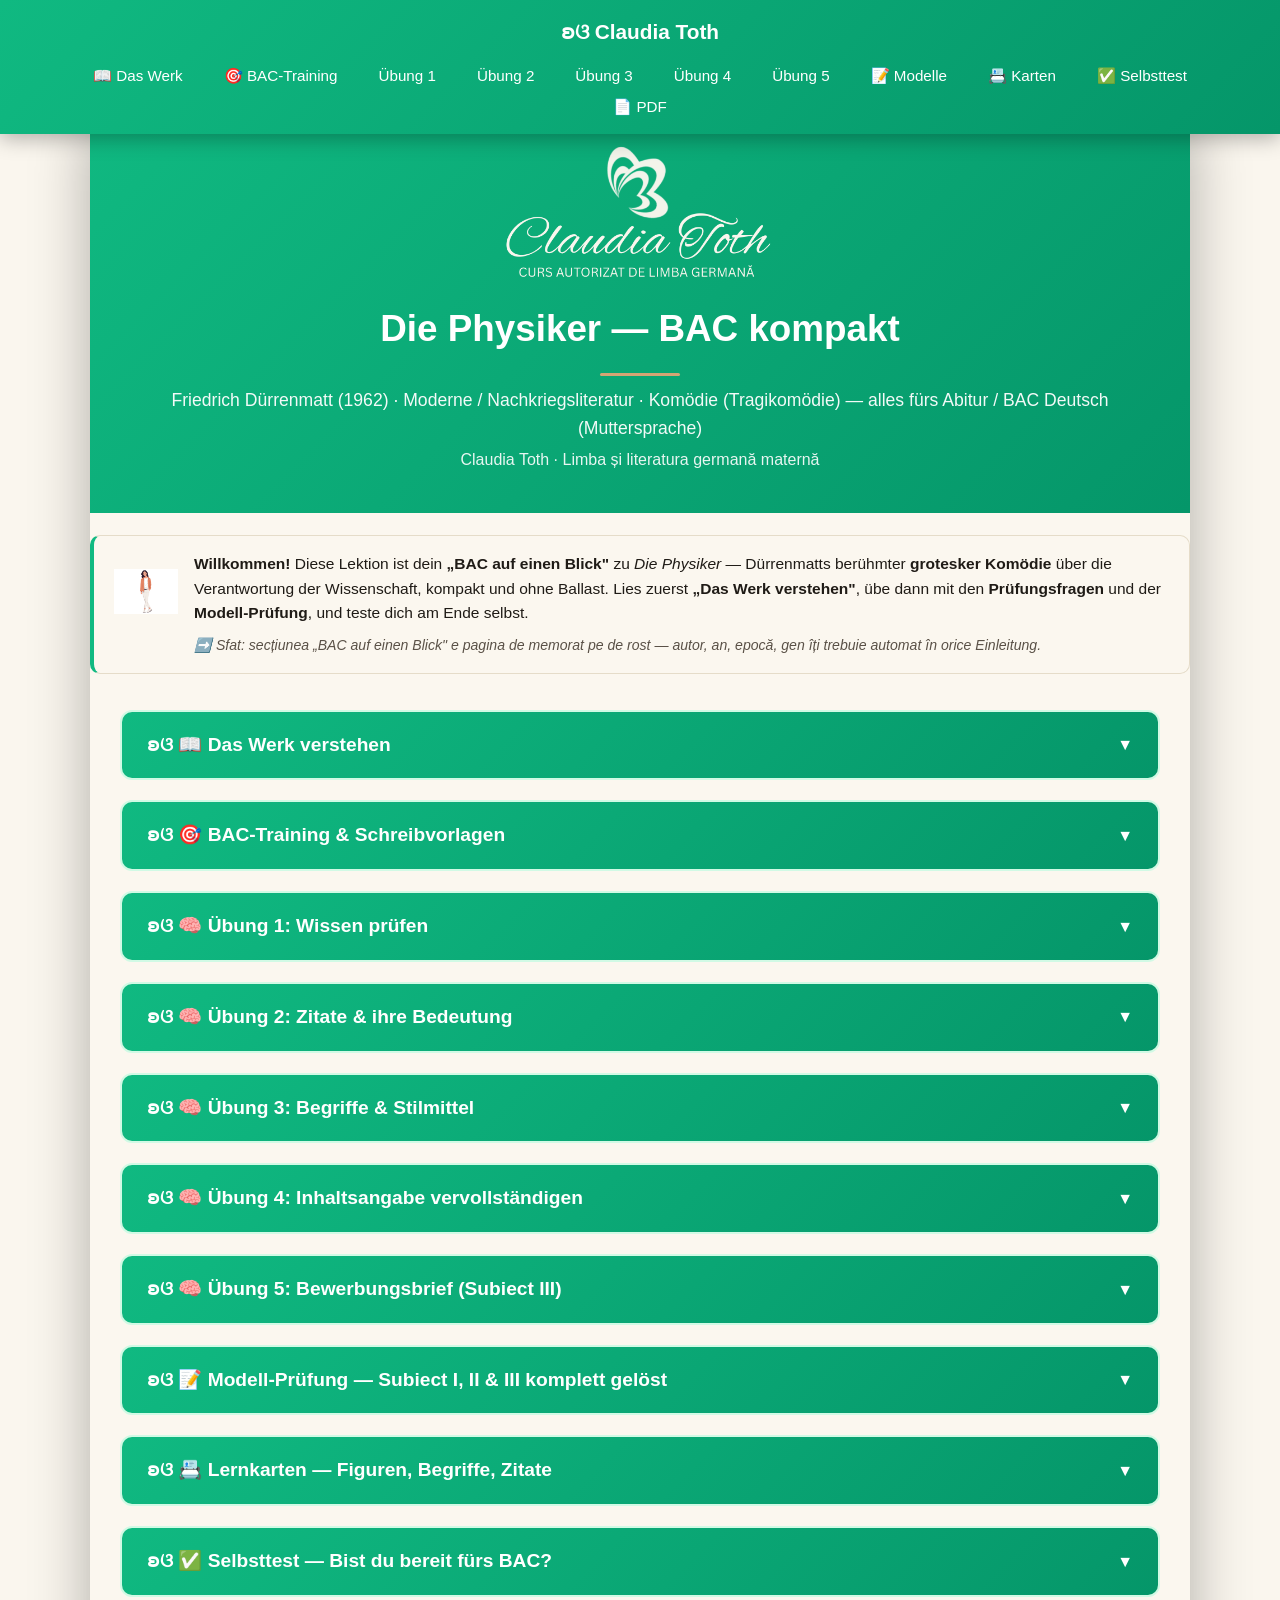
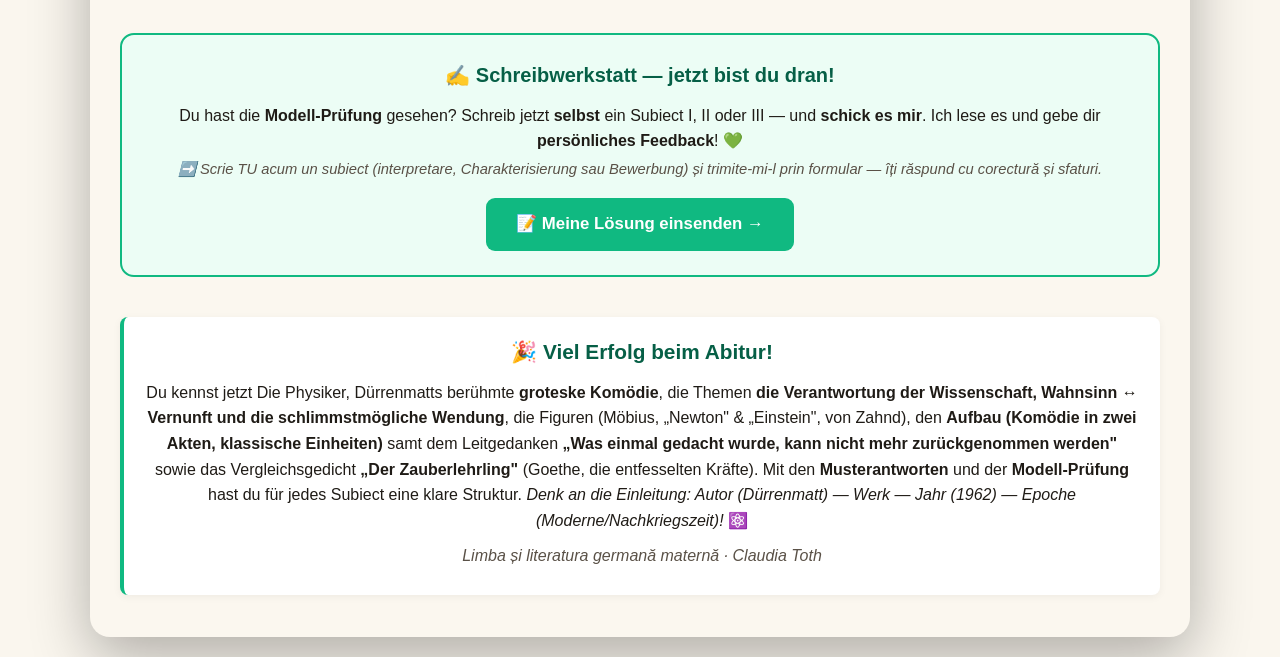
==== index.html @ 3673657d "BAC Deutsch: Die Physiker (Duerrenmatt) - Moderne Komoedie cap-coada" ====
<!DOCTYPE html>
<html lang="de">
<head>
    <meta charset="UTF-8">
    <meta name="robots" content="noindex, nofollow">
    <meta name="viewport" content="width=device-width, initial-scale=1.0">
    <title>BAC kompakt: Die Physiker (Friedrich Dürrenmatt) · Claudia Toth</title>
    <meta property="og:title" content="BAC kompakt: Die Physiker — Friedrich Dürrenmatt · Claudia Toth">
    <meta property="og:description" content="Alles für das Abitur / BAC Deutsch (Muttersprache) zu Dürrenmatts Komödie „Die Physiker": Inhalt, Figuren (Möbius, von Zahnd, die Agenten), die Verantwortung der Wissenschaft, die schlimmstmögliche Wendung, Wahnsinn und Vernunft, Form (Komödie/Tragikomödie), Interpretation, BAC-Training mit Musterantworten und Modell-Prüfung · Claudia Toth">
    <meta property="og:type" content="website">
    <meta property="og:locale" content="de_DE">
    <meta name="description" content="Die Physiker (Friedrich Dürrenmatt, 1962) — kompakte BAC-Vorbereitung (germană maternă): Komödie/Tragikomödie, die Verantwortung der Wissenschaft, Möbius, von Zahnd, die schlimmstmögliche Wendung, Wahnsinn und Vernunft, Charakterisierung, Interpretation, Prüfungsfragen mit Musterantworten, Modell-Prüfung, Selbsttest · Claudia Toth">
    <link rel="stylesheet" href="styles.css">
</head>
<body>
    <nav class="navbar">
        <a href="#top" class="navbar-logo">ʚଓ Claudia Toth</a>
        <ul class="navbar-menu">
            <li><a href="#werk" onclick="openSection(0)">📖 Das Werk</a></li>
            <li><a href="#training" onclick="openSection(1)">🎯 BAC-Training</a></li>
            <li><a href="#ex1" onclick="openSection(2)">Übung 1</a></li>
            <li><a href="#ex2" onclick="openSection(3)">Übung 2</a></li>
            <li><a href="#ex3" onclick="openSection(4)">Übung 3</a></li>
            <li><a href="#ex4" onclick="openSection(5)">Übung 4</a></li>
            <li><a href="#ex5" onclick="openSection(6)">Übung 5</a></li>
            <li><a href="#modell" onclick="openSection(7)">📝 Modelle</a></li>
            <li><a href="#flashcards" onclick="openSection(8)">📇 Karten</a></li>
            <li><a href="#final-test" onclick="openSection(9)">✅ Selbsttest</a></li>
            <li><a href="physiker-bac.pdf" download>📄 PDF</a></li>
        </ul>
    </nav>

    <div class="container" id="top">
        <div class="header">
            <img src="images/logo-claudia-crem.png" alt="Claudia Toth — Curs autorizat de limba germană" style="display:block; width:280px; max-width:72%; height:auto; margin:0 auto 20px;">
            <h1>Die Physiker — BAC kompakt</h1>
            <p class="subtitle">Friedrich Dürrenmatt (1962) · Moderne / Nachkriegsliteratur · Komödie (Tragikomödie) — alles fürs Abitur / BAC Deutsch (Muttersprache)</p>
            <p>Claudia Toth · Limba și literatura germană maternă</p>
        </div>

        <div class="claudia-intro">
            <img src="images/annette.png" alt="Claudia" class="claudia-intro-avatar">
            <div class="claudia-intro-text">
                <strong>Willkommen!</strong> Diese Lektion ist dein <strong>„BAC auf einen Blick"</strong> zu <em>Die Physiker</em> — Dürrenmatts berühmter <strong>grotesker Komödie</strong> über die Verantwortung der Wissenschaft, kompakt und ohne Ballast.
                Lies zuerst <strong>„Das Werk verstehen"</strong>, übe dann mit den <strong>Prüfungsfragen</strong> und der <strong>Modell-Prüfung</strong>, und teste dich am Ende selbst.
                <span class="ro-tip">➡️ Sfat: secțiunea „BAC auf einen Blick" e pagina de memorat pe de rost — autor, an, epocă, gen îți trebuie automat în orice Einleitung.</span>
            </div>
        </div>

        <div class="content">
            <!-- ============ 0. DAS WERK VERSTEHEN ============ -->
            <div class="section" id="werk">
                <div class="section-header" onclick="toggleMainSection(0)"><h3>ʚଓ 📖 Das Werk verstehen</h3><span class="arrow">▼</span></div>
                <div class="section-content" id="main-section-0"><div id="theory-container"></div></div>
            </div>

            <!-- ============ 1. BAC-TRAINING & SCHREIBVORLAGEN ============ -->
            <div class="section" id="training">
                <div class="section-header" onclick="toggleMainSection(1)"><h3>ʚଓ 🎯 BAC-Training &amp; Schreibvorlagen</h3><span class="arrow">▼</span></div>
                <div class="section-content" id="main-section-1"><div id="training-container"></div></div>
            </div>

            <!-- ============ 2. ÜBUNG 1 ============ -->
            <div class="section" id="ex1">
                <div class="section-header" onclick="toggleMainSection(2)"><h3>ʚଓ 🧠 Übung 1: Wissen prüfen</h3><span class="arrow">▼</span></div>
                <div class="section-content" id="main-section-2">
                    <div id="ex1-container"></div>
                    <div class="btn-container">
                        <button class="btn btn-check" onclick="checkExercise(1)">✓ Prüfen</button>
                        <button class="btn btn-reset" onclick="resetExercise(1)">↻ Zurücksetzen</button>
                    </div>
                    <div class="score" id="score-1"></div>
                </div>
            </div>

            <!-- ============ 3. ÜBUNG 2 ============ -->
            <div class="section" id="ex2">
                <div class="section-header" onclick="toggleMainSection(3)"><h3>ʚଓ 🧠 Übung 2: Zitate &amp; ihre Bedeutung</h3><span class="arrow">▼</span></div>
                <div class="section-content" id="main-section-3">
                    <div id="ex2-container"></div>
                    <div class="btn-container">
                        <button class="btn btn-check" onclick="checkExercise(2)">✓ Prüfen</button>
                        <button class="btn btn-reset" onclick="resetExercise(2)">↻ Zurücksetzen</button>
                    </div>
                    <div class="score" id="score-2"></div>
                </div>
            </div>

            <!-- ============ 4. ÜBUNG 3 ============ -->
            <div class="section" id="ex3">
                <div class="section-header" onclick="toggleMainSection(4)"><h3>ʚଓ 🧠 Übung 3: Begriffe &amp; Stilmittel</h3><span class="arrow">▼</span></div>
                <div class="section-content" id="main-section-4">
                    <div id="ex3-container"></div>
                    <div class="btn-container">
                        <button class="btn btn-check" onclick="checkExercise(3)">✓ Prüfen</button>
                        <button class="btn btn-reset" onclick="resetExercise(3)">↻ Zurücksetzen</button>
                    </div>
                    <div class="score" id="score-3"></div>
                </div>
            </div>

            <!-- ============ 5. ÜBUNG 4 ============ -->
            <div class="section" id="ex4">
                <div class="section-header" onclick="toggleMainSection(5)"><h3>ʚଓ 🧠 Übung 4: Inhaltsangabe vervollständigen</h3><span class="arrow">▼</span></div>
                <div class="section-content" id="main-section-5">
                    <div id="ex4-container"></div>
                    <div class="btn-container">
                        <button class="btn btn-check" onclick="checkExercise(4)">✓ Prüfen</button>
                        <button class="btn btn-reset" onclick="resetExercise(4)">↻ Zurücksetzen</button>
                    </div>
                    <div class="score" id="score-4"></div>
                </div>
            </div>

            <!-- ============ 6. ÜBUNG 5 ============ -->
            <div class="section" id="ex5">
                <div class="section-header" onclick="toggleMainSection(6)"><h3>ʚଓ 🧠 Übung 5: Bewerbungsbrief (Subiect III)</h3><span class="arrow">▼</span></div>
                <div class="section-content" id="main-section-6">
                    <div id="ex5-container"></div>
                    <div class="btn-container">
                        <button class="btn btn-check" onclick="checkExercise(5)">✓ Prüfen</button>
                        <button class="btn btn-reset" onclick="resetExercise(5)">↻ Zurücksetzen</button>
                    </div>
                    <div class="score" id="score-5"></div>
                </div>
            </div>

            <!-- ============ 7. MODELL-PRÜFUNG ============ -->
            <div class="section" id="modell">
                <div class="section-header" onclick="toggleMainSection(7)"><h3>ʚଓ 📝 Modell-Prüfung — Subiect I, II &amp; III komplett gelöst</h3><span class="arrow">▼</span></div>
                <div class="section-content" id="main-section-7"><div id="modell-container"></div></div>
            </div>

            <!-- ============ 8. FLASHCARDS ============ -->
            <div class="section" id="flashcards">
                <div class="section-header" onclick="toggleMainSection(8)"><h3>ʚଓ 📇 Lernkarten — Figuren, Begriffe, Zitate</h3><span class="arrow">▼</span></div>
                <div class="section-content" id="main-section-8"><div id="flashcards-container"></div></div>
            </div>

            <!-- ============ 9. SELBSTTEST ============ -->
            <div class="section" id="final-test">
                <div class="section-header" onclick="toggleMainSection(9)"><h3>ʚଓ ✅ Selbsttest — Bist du bereit fürs BAC?</h3><span class="arrow">▼</span></div>
                <div class="section-content" id="main-section-9"><div id="final-test-container"></div></div>
            </div>

            <!-- ============ SCHREIBWERKSTATT (Google Form) ============ -->
            <div style="margin-top: 36px; border: 2px solid #10b981; border-radius: 14px; background: #ecfdf5; padding: 24px 22px; text-align: center;">
                <p style="font-size: 1.25rem; font-weight: bold; color: #065f46; margin: 0;">✍️ Schreibwerkstatt — jetzt bist du dran!</p>
                <p style="margin: 12px 0 4px; color: #1F1B16;">Du hast die <strong>Modell-Prüfung</strong> gesehen? Schreib jetzt <strong>selbst</strong> ein Subiect I, II oder III — und <strong>schick es mir</strong>. Ich lese es und gebe dir <strong>persönliches Feedback</strong>! 💚</p>
                <p style="margin: 0 0 16px; font-style: italic; color: #5A5147; font-size: 0.92rem;">➡️ Scrie TU acum un subiect (interpretare, Charakterisierung sau Bewerbung) și trimite-mi-l prin formular — îți răspund cu corectură și sfaturi.</p>
                <a href="https://forms.gle/rkeNCSzgrHX6T3jW8" target="_blank" rel="noopener" style="display: inline-block; background: #10b981; color: #ffffff; padding: 13px 30px; border-radius: 9px; font-weight: bold; text-decoration: none; font-size: 1.05rem;">📝 Meine Lösung einsenden →</a>
            </div>

            <div class="theory-box" style="text-align: center; margin-top: 40px;">
                <p style="font-size: 1.3rem; font-weight: bold; color: #065f46;">🎉 Viel Erfolg beim Abitur!</p>
                <p style="margin-top: 12px;">Du kennst jetzt Die Physiker, Dürrenmatts berühmte <strong>groteske Komödie</strong>, die Themen <strong>die Verantwortung der Wissenschaft, Wahnsinn ↔ Vernunft und die schlimmstmögliche Wendung</strong>, die Figuren (Möbius, „Newton" &amp; „Einstein", von Zahnd), den <strong>Aufbau (Komödie in zwei Akten, klassische Einheiten)</strong> samt dem Leitgedanken <strong>„Was einmal gedacht wurde, kann nicht mehr zurückgenommen werden"</strong> sowie das Vergleichsgedicht <strong>„Der Zauberlehrling"</strong> (Goethe, die entfesselten Kräfte). Mit den <strong>Musterantworten</strong> und der <strong>Modell-Prüfung</strong> hast du für jedes Subiect eine klare Struktur. <em>Denk an die Einleitung: Autor (Dürrenmatt) — Werk — Jahr (1962) — Epoche (Moderne/Nachkriegszeit)!</em> ⚛️</p>
                <p style="margin-top: 10px; font-style: italic; color: #5A5147;">Limba și literatura germană maternă · Claudia Toth</p>
            </div>
        </div>
    </div>

    <script src="theory.js"></script>
    <script src="exercises.js"></script>
    <script src="flashcards.js"></script>
    <script src="final-test.js"></script>
    <script src="modell.js"></script>
    <script src="main.js"></script>
</body>
</html>
---- styles.css ----
/* ============================================
   CLAUDIA TOTH - NOMEN-VERB-VERBINDUNGEN
   Design verde profesional · Mobile responsive
   ============================================ */

* {
    margin: 0;
    padding: 0;
    box-sizing: border-box;
}

body {
    font-family: 'Segoe UI', Tahoma, Geneva, Verdana, sans-serif;
    background: #FAF6EE;
    line-height: 1.6;
    padding: 0;
    padding-top: 80px;
    min-height: 100vh;
    color: #1F1B16;
}

/* ============================================
   NAVIGATION BAR
   ============================================ */
.navbar {
    position: fixed;
    top: 0;
    left: 0;
    right: 0;
    background: linear-gradient(135deg, #10b981 0%, #059669 100%);
    padding: 15px 30px;
    box-shadow: 0 4px 20px rgba(0,0,0,0.3);
    z-index: 1000;
    display: flex;
    flex-direction: column;
    gap: 15px;
    align-items: center;
    justify-content: center;
}

.navbar-logo {
    color: white;
    font-size: 1.3rem;
    font-weight: bold;
    text-decoration: none;
}

.navbar-menu {
    display: flex;
    gap: 5px;
    list-style: none;
    align-items: center;
    flex-wrap: wrap;
    justify-content: center;
}

.navbar-menu a {
    color: white;
    text-decoration: none;
    padding: 10px 18px;
    border-radius: 8px;
    transition: all 0.3s;
    font-size: 0.95rem;
    font-weight: 500;
}

.navbar-menu a:hover {
    background: rgba(255,255,255,0.2);
    transform: translateY(-2px);
}

/* ============================================
   CONTAINER PRINCIPAL
   ============================================ */
.container {
    max-width: 1100px;
    margin: 20px auto;
    background: #FBF7EF;
    border-radius: 20px;
    box-shadow: 0 20px 60px rgba(0,0,0,0.3);
    overflow: hidden;
}

.header {
    background: linear-gradient(135deg, #10b981 0%, #059669 100%);
    color: white;
    padding: 40px 30px;
    text-align: center;
}

.header h1 {
    font-size: 2.3rem;
    margin-bottom: 10px;
}

.header .subtitle {
    font-size: 1.1rem;
    opacity: 0.95;
    margin-bottom: 5px;
}

.header p {
    font-size: 1rem;
    opacity: 0.9;
}

.content {
    padding: 30px;
}

/* ============================================
   SECȚIUNI (Teorie + Exerciții)
   ============================================ */
.section {
    margin-bottom: 20px;
    scroll-margin-top: 100px;
    border-radius: 12px;
    overflow: hidden;
    border: 2px solid #d1fae5;
}

.section-header {
    background: linear-gradient(135deg, #10b981 0%, #059669 100%);
    color: white;
    padding: 18px 25px;
    cursor: pointer;
    display: flex;
    justify-content: space-between;
    align-items: center;
    transition: all 0.3s;
}

.section-header:hover {
    background: linear-gradient(135deg, #059669 0%, #047857 100%);
}

.section-header h3 {
    font-size: 1.2rem;
}

.arrow {
    transition: transform 0.3s;
    font-size: 1rem;
}

.arrow.rotated {
    transform: rotate(180deg);
}

.section-content {
    display: none;
    padding: 25px;
    background: #FBF7EF;
}

.section-content.active {
    display: block;
    animation: fadeIn 0.4s ease-in-out;
}

@keyframes fadeIn {
    from { opacity: 0; transform: translateY(-5px); }
    to { opacity: 1; transform: translateY(0); }
}

/* ============================================
   SUB-SECȚIUNI (în Teorie)
   ============================================ */
.sub-section {
    margin-bottom: 12px;
    border-radius: 10px;
    overflow: hidden;
    border: 1px solid #a7f3d0;
    background: white;
}

.sub-section-header {
    background: #d1fae5;
    color: #065f46;
    padding: 12px 18px;
    cursor: pointer;
    display: flex;
    justify-content: space-between;
    align-items: center;
    font-weight: 600;
    transition: background 0.3s;
    gap: 10px;
}

.sub-section-header > span:first-child {
    flex: 1;
}

.sub-section-header:hover {
    background: #a7f3d0;
}

/* ============================================
   AUDIO PLAYER (Play / Stop la fiecare subtitlu)
   ============================================ */
.audio-player {
    display: flex;
    align-items: center;
}

.audio-btn {
    background: #10b981;
    color: white;
    border: none;
    width: 36px;
    height: 36px;
    border-radius: 50%;
    cursor: pointer;
    font-size: 0.9rem;
    transition: all 0.3s;
    display: flex;
    align-items: center;
    justify-content: center;
    padding: 0;
    box-shadow: 0 2px 6px rgba(16, 185, 129, 0.3);
}

.audio-btn:hover {
    background: #059669;
    transform: scale(1.1);
    box-shadow: 0 4px 10px rgba(16, 185, 129, 0.5);
}

.audio-btn:active {
    transform: scale(0.95);
}

.lesson-audio {
    display: flex;
    align-items: center;
    gap: 12px;
    margin-bottom: 18px;
    padding: 10px 14px;
    background: #FBF7EF;
    border-left: 4px solid #10b981;
    border-radius: 6px;
}

.lesson-audio-label {
    color: #065f46;
    font-weight: 600;
    font-size: 0.95rem;
}

.sub-arrow {
    transition: transform 0.3s;
}

.sub-arrow.rotated {
    transform: rotate(180deg);
}

.sub-section-content {
    display: none;
    padding: 18px;
    background: white;
}

.sub-section-content.active {
    display: block;
}

/* ============================================
   THEORY BOX
   ============================================ */
.theory-box {
    background: white;
    border-left: 4px solid #10b981;
    padding: 18px 22px;
    margin: 12px 0;
    border-radius: 8px;
    box-shadow: 0 2px 8px rgba(0,0,0,0.05);
}

.theory-box h4 {
    color: #065f46;
    margin-bottom: 10px;
    font-size: 1.1rem;
}

.theory-box p {
    margin-bottom: 8px;
}

.theory-box ul {
    margin-left: 20px;
    margin-top: 8px;
}

.theory-box li {
    margin-bottom: 6px;
}

/* Exemple în context */
.example-box {
    background: #ecfdf5;
    border: 1px dashed #10b981;
    padding: 12px 16px;
    border-radius: 8px;
    margin: 10px 0;
    font-style: italic;
}

.example-box .de {
    color: #065f46;
    font-weight: 600;
    font-style: normal;
}

.example-box .ro {
    color: #5A5147;
    font-size: 0.95rem;
    margin-top: 4px;
}

/* Tabele teorie */
.theory-table {
    width: 100%;
    border-collapse: collapse;
    margin: 12px 0;
    background: white;
    border-radius: 8px;
    overflow: hidden;
    box-shadow: 0 2px 6px rgba(0,0,0,0.05);
}

.theory-table th {
    background: #10b981;
    color: white;
    padding: 12px;
    text-align: left;
    font-weight: 600;
}

.theory-table td {
    padding: 10px 12px;
    border-bottom: 1px solid #d1fae5;
}

.theory-table tr:last-child td {
    border-bottom: none;
}

.theory-table tr:nth-child(even) {
    background: #FBF7EF;
}

.theory-table .verb {
    color: #059669;
    font-weight: bold;
}

.theory-table .nomen {
    color: #065f46;
    font-weight: 600;
}

.theory-table .ro-text {
    color: #5A5147;
    font-style: italic;
    font-size: 0.95rem;
}

/* ============================================
   EXERCIȚII
   ============================================ */
.exercise-instruction {
    background: #F5F0E8;
    border-left: 4px solid #D4A574;
    padding: 12px 18px;
    margin-bottom: 18px;
    border-radius: 8px;
    color: #5A5147;
}

.exercise-item {
    background: white;
    padding: 15px 18px;
    margin-bottom: 12px;
    border-radius: 10px;
    display: flex;
    align-items: flex-start;
    gap: 12px;
    flex-wrap: wrap;
    box-shadow: 0 2px 6px rgba(0,0,0,0.05);
}

.exercise-number {
    background: #10b981;
    color: white;
    width: 30px;
    height: 30px;
    border-radius: 50%;
    display: flex;
    align-items: center;
    justify-content: center;
    font-weight: bold;
    flex-shrink: 0;
    font-size: 0.9rem;
}

.input-group {
    flex: 1;
    min-width: 200px;
    display: flex;
    flex-direction: column;
    gap: 6px;
}

.input-group label {
    color: #1F1B16;
    font-size: 1rem;
    line-height: 1.5;
}

.input-group .nomen-highlight {
    color: #065f46;
    font-weight: bold;
    background: #d1fae5;
    padding: 2px 8px;
    border-radius: 5px;
}

.input-group input[type="text"],
.input-group select {
    padding: 10px 14px;
    border: 2px solid #d1fae5;
    border-radius: 8px;
    font-size: 1rem;
    font-family: inherit;
    transition: all 0.3s;
    background: white;
}

.input-group input[type="text"]:focus,
.input-group select:focus {
    outline: none;
    border-color: #10b981;
    box-shadow: 0 0 0 3px rgba(16, 185, 129, 0.15);
}

/* Multiple choice */
.mc-options {
    display: flex;
    flex-direction: column;
    gap: 8px;
    margin-top: 8px;
}

.mc-option {
    display: flex;
    align-items: center;
    gap: 10px;
    padding: 8px 12px;
    border-radius: 8px;
    transition: background 0.2s;
    cursor: pointer;
}

.mc-option:hover {
    background: #FBF7EF;
}

.mc-option input[type="radio"] {
    cursor: pointer;
    width: 18px;
    height: 18px;
    accent-color: #10b981;
}

.mc-option label {
    cursor: pointer;
    flex: 1;
}

/* Feedback */
.feedback {
    width: 100%;
    margin-top: 8px;
    padding: 0;
    font-size: 0.95rem;
    border-radius: 6px;
    transition: all 0.3s;
}

.feedback.correct {
    background: #d1fae5;
    color: #065f46;
    padding: 10px 14px;
    border-left: 3px solid #10b981;
}

.feedback.incorrect {
    background: #fee2e2;
    color: #991b1b;
    padding: 10px 14px;
    border-left: 3px solid #ef4444;
}

.feedback.correct::before {
    content: "✓ Richtig! ";
    font-weight: bold;
}

.feedback.incorrect::before {
    content: "✗ Falsch. ";
    font-weight: bold;
}

/* ============================================
   BUTOANE
   ============================================ */
.btn-container {
    display: flex;
    gap: 15px;
    justify-content: center;
    margin: 30px 0;
    flex-wrap: wrap;
}

.btn {
    padding: 14px 32px;
    border: none;
    border-radius: 10px;
    font-size: 1rem;
    font-weight: 600;
    cursor: pointer;
    transition: all 0.3s;
    font-family: inherit;
}

.btn-check {
    background: linear-gradient(135deg, #10b981 0%, #059669 100%);
    color: white;
}

.btn-check:hover {
    transform: translateY(-2px);
    box-shadow: 0 8px 20px rgba(16, 185, 129, 0.4);
}

.btn-reset {
    background: #5A5147;
    color: white;
}

.btn-reset:hover {
    background: #433d35;
    transform: translateY(-2px);
    box-shadow: 0 8px 20px rgba(107, 114, 128, 0.4);
}

/* ============================================
   SCOR
   ============================================ */
.score {
    display: none;
    background: linear-gradient(135deg, #10b981 0%, #059669 100%);
    color: white;
    padding: 25px;
    border-radius: 12px;
    text-align: center;
    margin: 20px 0;
    scroll-margin-top: 100px;
}

.score.show {
    display: block;
    animation: fadeIn 0.5s;
}

.score-value {
    font-size: 2rem;
    font-weight: bold;
    margin-bottom: 10px;
}

.score-message {
    font-size: 1.1rem;
}

/* ============================================
   FLASHCARDS
   ============================================ */
.flashcard-counter {
    text-align: center;
    margin-bottom: 15px;
    color: #065f46;
    font-weight: 600;
}

.flashcard {
    background: white;
    border-radius: 16px;
    padding: 50px 30px;
    min-height: 220px;
    display: flex;
    align-items: center;
    justify-content: center;
    text-align: center;
    cursor: pointer;
    box-shadow: 0 4px 15px rgba(0,0,0,0.1);
    transition: transform 0.3s;
    position: relative;
    border: 3px solid #10b981;
}

.flashcard:hover {
    transform: scale(1.02);
}

.flashcard-content {
    width: 100%;
}

.flashcard .de {
    font-size: 1.8rem;
    color: #065f46;
    font-weight: bold;
    margin-bottom: 10px;
}

.flashcard .ro {
    font-size: 1.2rem;
    color: #5A5147;
    font-style: italic;
    display: none;
}

.flashcard.flipped .ro {
    display: block;
    animation: fadeIn 0.3s;
}

.flashcard-hint {
    position: absolute;
    bottom: 12px;
    left: 0;
    right: 0;
    color: #8a8175;
    font-size: 0.85rem;
}

.flashcard-audio-btn {
    position: absolute;
    top: 15px;
    right: 15px;
    background: #10b981;
    color: white;
    border: none;
    width: 40px;
    height: 40px;
    border-radius: 50%;
    font-size: 1.2rem;
    cursor: pointer;
    transition: all 0.3s;
    display: flex;
    align-items: center;
    justify-content: center;
}

.flashcard-audio-btn:hover {
    background: #059669;
    transform: scale(1.1);
}

.flashcard-controls {
    display: flex;
    justify-content: space-between;
    gap: 15px;
    margin-top: 20px;
}

.flashcard-btn {
    flex: 1;
    background: linear-gradient(135deg, #10b981 0%, #059669 100%);
    color: white;
    padding: 12px;
    border: none;
    border-radius: 8px;
    cursor: pointer;
    font-size: 1rem;
    font-weight: 600;
    transition: all 0.3s;
    font-family: inherit;
}

.flashcard-btn:hover {
    transform: translateY(-2px);
    box-shadow: 0 4px 12px rgba(16, 185, 129, 0.4);
}

.flashcard-btn:disabled {
    background: #d1d5db;
    cursor: not-allowed;
    transform: none;
    box-shadow: none;
}

/* ============================================
   MOBILE RESPONSIVE
   ============================================ */
@media (max-width: 768px) {
    body {
        padding: 0;
        padding-top: 140px;
    }

    .navbar {
        padding: 15px;
    }

    .navbar-menu a {
        padding: 8px 12px;
        font-size: 0.85rem;
    }

    .container {
        margin: 10px;
        border-radius: 12px;
    }

    .header h1 {
        font-size: 1.6rem;
    }

    .header .subtitle {
        font-size: 0.95rem;
    }

    .content {
        padding: 15px;
    }

    .section-header h3 {
        font-size: 1rem;
    }

    .exercise-item {
        padding: 12px;
    }

    .input-group {
        min-width: 100%;
    }

    .btn {
        padding: 12px 24px;
        font-size: 0.95rem;
    }

    .flashcard {
        padding: 35px 20px;
        min-height: 180px;
    }

    .flashcard .de {
        font-size: 1.4rem;
    }

    .flashcard .ro {
        font-size: 1rem;
    }

    .theory-table,
    .grammar-table {
        font-size: 0.9rem;
        display: block;
        overflow-x: auto;
        white-space: nowrap;
        -webkit-overflow-scrolling: touch;
        max-width: 100%;
        scrollbar-width: thin;
        scrollbar-color: #D4A574 #F5F0E8;
        background-image: linear-gradient(to right, transparent calc(100% - 32px), rgba(212, 165, 116, 0.28) 100%);
        background-attachment: local;
        background-repeat: no-repeat;
    }

    .theory-table::-webkit-scrollbar,
    .grammar-table::-webkit-scrollbar {
        height: 6px;
    }
    .theory-table::-webkit-scrollbar-track,
    .grammar-table::-webkit-scrollbar-track {
        background: #F5F0E8;
        border-radius: 3px;
    }
    .theory-table::-webkit-scrollbar-thumb,
    .grammar-table::-webkit-scrollbar-thumb {
        background: #D4A574;
        border-radius: 3px;
    }

    .theory-table::before,
    .grammar-table::before {
        content: '👈 Glisează lateral pentru toate coloanele 👉';
        display: block;
        background: #F5F0E8;
        color: #5A5147;
        padding: 6px 10px;
        font-size: 0.72rem;
        text-align: center;
        font-style: italic;
        border-radius: 6px 6px 0 0;
        white-space: nowrap;
        border-bottom: 1px solid #D4A574;
        position: sticky;
        left: 0;
    }

    .theory-table th,
    .theory-table td,
    .grammar-table th,
    .grammar-table td {
        padding: 8px;
    }
}

/* ============================================
   TRADUCERI ROMÂNĂ sub fiecare propoziție germană
   Permanent vizibile sub tabelele de teorie
   ============================================ */
.ro-translation {
    display: inline-block;
    color: #5A5147;
    font-style: italic;
    font-size: 0.88rem;
    font-weight: normal;
    line-height: 1.4;
    margin-top: 4px;
    padding-left: 8px;
    border-left: 2px solid #D4A574;
}

/* ============================================
   TEST FINAL - Wizard Style
   ============================================ */

/* Intro section */
.test-intro {
    background: white;
    padding: 30px;
    border-radius: 12px;
    text-align: center;
    box-shadow: 0 2px 8px rgba(0,0,0,0.05);
}

.test-intro h3 {
    color: #065f46;
    font-size: 1.5rem;
    margin-bottom: 15px;
}

.test-intro p {
    color: #1F1B16;
    margin-bottom: 15px;
}

.test-info-list {
    list-style: none;
    padding: 0;
    margin: 20px auto;
    max-width: 500px;
    text-align: left;
}

.test-info-list li {
    padding: 8px 0;
    color: #1F1B16;
}

.btn-large {
    padding: 16px 40px !important;
    font-size: 1.1rem !important;
    margin-top: 15px;
}

/* Wizard - container principal */
.test-wizard {
    background: white;
    padding: 30px;
    border-radius: 12px;
    box-shadow: 0 2px 8px rgba(0,0,0,0.05);
}

/* Progress bar */
.test-progress {
    margin-bottom: 25px;
}

.test-progress-info {
    display: flex;
    justify-content: space-between;
    margin-bottom: 10px;
    font-weight: 600;
    color: #065f46;
    flex-wrap: wrap;
    gap: 10px;
}

.test-progress-bar {
    height: 12px;
    background: #d1fae5;
    border-radius: 6px;
    overflow: hidden;
}

.test-progress-fill {
    height: 100%;
    background: linear-gradient(90deg, #10b981 0%, #059669 100%);
    transition: width 0.4s ease;
    border-radius: 6px;
    box-shadow: 0 0 8px rgba(16, 185, 129, 0.4);
}

/* Întrebarea curentă */
.test-question {
    background: #FBF7EF;
    padding: 25px;
    border-radius: 10px;
    margin-bottom: 20px;
    border: 2px solid #d1fae5;
}

.test-question-label {
    color: #065f46;
    font-weight: 600;
    font-size: 1.05rem;
    margin-bottom: 15px;
}

.test-question-content {
    font-size: 1.15rem;
    color: #1F1B16;
    line-height: 1.8;
    margin-bottom: 12px;
}

.test-blank {
    background: #F5F0E8;
    padding: 4px 16px;
    border-radius: 6px;
    border: 2px dashed #D4A574;
    color: #5A5147;
    font-weight: bold;
    margin-right: 8px;
}

.test-translation {
    display: block;
    color: #5A5147;
    font-style: italic;
    margin: 10px 0;
    font-size: 0.95rem;
}

.test-ro-text {
    background: #F5F0E8;
    padding: 15px;
    border-radius: 8px;
    border-left: 4px solid #D4A574;
    color: #5A5147;
    font-weight: 500;
}

.test-input {
    width: 100%;
    padding: 12px 16px;
    border: 2px solid #d1fae5;
    border-radius: 8px;
    font-size: 1.05rem;
    font-family: inherit;
    transition: all 0.3s;
    background: white;
    margin-top: 10px;
}

.test-input:focus {
    outline: none;
    border-color: #10b981;
    box-shadow: 0 0 0 3px rgba(16, 185, 129, 0.15);
}

.test-mc {
    margin-top: 15px;
}

.test-mc .mc-option {
    background: white;
    padding: 12px 16px;
    border-radius: 8px;
    margin-bottom: 8px;
    border: 2px solid #d1fae5;
    transition: all 0.2s;
}

.test-mc .mc-option:hover {
    border-color: #10b981;
    background: #FBF7EF;
}

/* Controale wizard */
.test-controls {
    display: flex;
    gap: 12px;
    justify-content: space-between;
    margin-top: 25px;
    flex-wrap: wrap;
}

.btn-secondary {
    background: #5A5147;
    color: white;
}

.btn-secondary:hover {
    background: #433d35;
    transform: translateY(-2px);
    box-shadow: 0 4px 12px rgba(107, 114, 128, 0.4);
}

.btn:disabled {
    opacity: 0.5;
    cursor: not-allowed;
    transform: none !important;
    box-shadow: none !important;
}

/* Buton ÎNAPOI LA TEORIE */
.btn-back {
    background: linear-gradient(135deg, #5A5147 0%, #433d35 100%);
    color: white;
}

.btn-back:hover {
    transform: translateY(-2px);
    box-shadow: 0 8px 20px rgba(90, 81, 71, 0.4);
}

.test-back-top {
    margin-bottom: 20px;
}

/* REZULTATE */
.test-results {
    background: white;
    padding: 30px;
    border-radius: 12px;
    box-shadow: 0 2px 8px rgba(0,0,0,0.05);
}

.test-result-card {
    text-align: center;
    padding: 30px;
    border-radius: 16px;
    margin-bottom: 25px;
}

.test-result-card.passed {
    background: linear-gradient(135deg, #10b981 0%, #059669 100%);
    color: white;
}

.test-result-card.failed {
    background: linear-gradient(135deg, #ef4444 0%, #dc2626 100%);
    color: white;
}

.test-result-emoji {
    font-size: 4rem;
    margin-bottom: 10px;
}

.test-result-badge {
    font-size: 1.3rem;
    font-weight: bold;
    letter-spacing: 2px;
    margin-bottom: 15px;
    opacity: 0.95;
}

.test-result-score {
    font-size: 3rem;
    font-weight: bold;
    margin-bottom: 5px;
}

.test-result-percentage {
    font-size: 2.5rem;
    font-weight: bold;
    margin-bottom: 20px;
    opacity: 0.9;
}

.test-result-message {
    font-size: 1rem;
    line-height: 1.6;
    max-width: 550px;
    margin: 0 auto;
    padding: 0 15px;
}

.pass-mark, .fail-mark {
    margin-top: 20px;
    padding: 12px;
    background: rgba(255,255,255,0.2);
    border-radius: 8px;
    font-weight: 600;
    font-size: 0.95rem;
}

/* Stats categorii */
.test-stats {
    background: #FBF7EF;
    padding: 20px;
    border-radius: 10px;
    margin-bottom: 20px;
    border-left: 4px solid #10b981;
}

.test-stats h4 {
    color: #065f46;
    margin-bottom: 12px;
}

.test-stats ul {
    list-style: none;
    padding: 0;
}

.test-stats li {
    padding: 8px 0;
    border-bottom: 1px solid #d1fae5;
    color: #1F1B16;
}

.test-stats li:last-child {
    border-bottom: none;
}

/* Greșeli */
.test-mistakes {
    background: #fef2f2;
    padding: 20px;
    border-radius: 10px;
    margin-bottom: 20px;
    border-left: 4px solid #ef4444;
}

.test-mistakes h4 {
    color: #991b1b;
    margin-bottom: 15px;
}

.mistake-item {
    background: white;
    padding: 12px 15px;
    border-radius: 8px;
    margin-bottom: 10px;
    line-height: 1.6;
}

/* Acțiuni finale */
.test-final-actions {
    display: flex;
    gap: 15px;
    justify-content: center;
    flex-wrap: wrap;
    margin-top: 25px;
}

/* Mobile responsive pentru test */
@media (max-width: 768px) {
    .test-intro,
    .test-wizard,
    .test-results {
        padding: 20px 15px;
    }
    
    .test-question {
        padding: 18px 15px;
    }
    
    .test-question-content {
        font-size: 1rem;
    }
    
    .test-result-emoji {
        font-size: 3rem;
    }
    
    .test-result-score {
        font-size: 2.2rem;
    }
    
    .test-result-percentage {
        font-size: 1.8rem;
    }
    
    .test-controls {
        flex-direction: column;
    }

    .test-controls .btn {
        width: 100%;
    }
}

/* ============================================
   EX1 - CLICK-MATCH (DE ↔ RO)
   ============================================ */
.dm-board {
    display: grid;
    grid-template-columns: 1fr 1fr;
    gap: 18px;
    margin: 15px 0;
}

.dm-col {
    background: white;
    padding: 14px;
    border-radius: 10px;
    box-shadow: 0 2px 6px rgba(0,0,0,0.05);
    display: flex;
    flex-direction: column;
    gap: 8px;
}

.dm-col-title {
    color: #065f46;
    font-weight: bold;
    margin-bottom: 6px;
    text-align: center;
    font-size: 1rem;
    padding-bottom: 8px;
    border-bottom: 2px solid #d1fae5;
}

.dm-tile {
    padding: 10px 14px;
    background: #FBF7EF;
    border: 2px solid #d1fae5;
    border-radius: 8px;
    cursor: pointer;
    transition: all 0.2s;
    font-weight: 500;
    color: #065f46;
    text-align: center;
}

.dm-tile:hover {
    background: #d1fae5;
    border-color: #10b981;
    transform: translateY(-1px);
}

.dm-tile.dm-selected {
    background: #F5F0E8;
    border-color: #D4A574;
    color: #5A5147;
}

.dm-tile.dm-correct {
    background: #d1fae5;
    border-color: #10b981;
    color: #065f46;
    cursor: default;
    opacity: 0.7;
}

.dm-tile.dm-wrong {
    background: #fee2e2;
    border-color: #ef4444;
    color: #991b1b;
    animation: shake 0.4s;
}

.dm-status {
    text-align: center;
    margin-top: 12px;
    padding: 10px;
    background: #F5F0E8;
    border-radius: 8px;
    color: #5A5147;
    font-weight: 600;
    border-left: 4px solid #D4A574;
}

@keyframes shake {
    0%, 100% { transform: translateX(0); }
    25% { transform: translateX(-5px); }
    75% { transform: translateX(5px); }
}

/* ============================================
   EX2 - SORT 5 COLOANE
   ============================================ */
.sort-pool {
    display: flex;
    flex-wrap: wrap;
    gap: 8px;
    padding: 14px;
    background: white;
    border: 2px dashed #10b981;
    border-radius: 10px;
    margin: 15px 0;
    min-height: 60px;
}

.sort-tile {
    padding: 8px 14px;
    background: #FBF7EF;
    border: 2px solid #d1fae5;
    border-radius: 8px;
    cursor: pointer;
    transition: all 0.2s;
    font-weight: 500;
    color: #065f46;
    user-select: none;
}

.sort-tile:hover {
    background: #d1fae5;
    border-color: #10b981;
}

.sort-tile.sort-selected {
    background: #F5F0E8;
    border-color: #D4A574;
    color: #5A5147;
}

.sort-tile.sort-wrong {
    background: #fee2e2;
    border-color: #ef4444;
    color: #991b1b;
    animation: shake 0.4s;
}

.sort-tile.sort-placed {
    background: #d1fae5;
    border-color: #10b981;
    color: #065f46;
    cursor: default;
}

.sort-cols {
    display: grid;
    grid-template-columns: repeat(5, 1fr);
    gap: 10px;
    margin-top: 12px;
}

.sort-col {
    background: white;
    border: 2px solid #d1fae5;
    border-radius: 10px;
    padding: 10px;
    cursor: pointer;
    min-height: 140px;
    transition: all 0.2s;
}

.sort-col:hover {
    border-color: #10b981;
    background: #FBF7EF;
}

.sort-col-title {
    text-align: center;
    font-weight: bold;
    color: white;
    background: linear-gradient(135deg, #10b981 0%, #059669 100%);
    padding: 6px 10px;
    border-radius: 6px;
    margin-bottom: 8px;
    font-size: 1rem;
}

.sort-col-body {
    display: flex;
    flex-direction: column;
    gap: 6px;
}

/* ============================================
   EX3 - SATZBAU KLAMMER (click-to-build)
   ============================================ */
.satzbau-item {
    background: white;
    padding: 15px 18px;
    margin-bottom: 12px;
    border-radius: 10px;
    display: flex;
    align-items: flex-start;
    gap: 12px;
    box-shadow: 0 2px 6px rgba(0,0,0,0.05);
}

.satzbau-answer {
    min-height: 50px;
    padding: 12px;
    background: #F5F0E8;
    border: 2px dashed #D4A574;
    border-radius: 8px;
    margin: 8px 0;
    display: flex;
    flex-wrap: wrap;
    gap: 6px;
    align-items: center;
}

.satzbau-answer-placeholder {
    color: #8a8175;
    font-style: italic;
    font-size: 0.95rem;
}

.satzbau-pool {
    display: flex;
    flex-wrap: wrap;
    gap: 8px;
    padding: 10px;
    background: #FBF7EF;
    border-radius: 8px;
    margin-top: 8px;
}

.satzbau-word {
    padding: 8px 14px;
    background: white;
    border: 2px solid #d1fae5;
    border-radius: 8px;
    cursor: pointer;
    transition: all 0.2s;
    font-weight: 500;
    color: #065f46;
    user-select: none;
}

.satzbau-word:hover {
    background: #d1fae5;
    border-color: #10b981;
    transform: translateY(-1px);
}

.satzbau-word.satzbau-used {
    background: #f3f4f6;
    color: #d1d5db;
    border-color: #e5e7eb;
    cursor: not-allowed;
    opacity: 0.5;
}

.satzbau-picked {
    padding: 6px 12px;
    background: #10b981;
    color: white;
    border-radius: 6px;
    cursor: pointer;
    font-weight: 500;
    transition: all 0.2s;
}

.satzbau-picked:hover {
    background: #ef4444;
}

/* ============================================
   EX4 - AUDIO DICTATION
   ============================================ */
.dict-play-btn {
    background: linear-gradient(135deg, #10b981 0%, #059669 100%);
    color: white;
    border: none;
    padding: 8px 16px;
    border-radius: 8px;
    cursor: pointer;
    font-weight: 600;
    font-family: inherit;
    transition: all 0.2s;
    font-size: 0.95rem;
}

.dict-play-btn:hover {
    transform: translateY(-1px);
    box-shadow: 0 4px 10px rgba(16, 185, 129, 0.4);
}

/* ============================================
   EX5 - FIND-THE-MISTAKE
   ============================================ */
.mistake-options {
    display: flex;
    flex-direction: column;
    gap: 8px;
    margin-top: 8px;
}

.mistake-opt {
    padding: 10px 14px;
    background: white;
    border: 2px solid #d1fae5;
    border-radius: 8px;
    cursor: pointer;
    transition: all 0.2s;
    color: #1F1B16;
}

.mistake-opt:hover {
    border-color: #10b981;
    background: #FBF7EF;
}

.mistake-opt.mistake-picked {
    border-color: #D4A574;
    background: #F5F0E8;
    color: #5A5147;
    font-weight: 600;
}

.mistake-opt-letter {
    font-weight: bold;
    color: #065f46;
    margin-right: 6px;
}

/* ============================================
   MOBILE pentru widgeturile interactive
   ============================================ */
@media (max-width: 768px) {
    .dm-board {
        grid-template-columns: 1fr;
        gap: 12px;
    }
    .sort-cols {
        grid-template-columns: repeat(2, 1fr);
    }
    .sort-col {
        min-height: 100px;
    }
    .satzbau-item {
        flex-direction: column;
        padding: 12px;
    }
}

/* ============================================
   PDF — footer @page + secțiuni EXPANDATE la print
   ⚠️ NU se schimbă interfața web. Doar la PRINT secțiunile colapsabile
   se deschid, ca PDF-ul să conțină MATERIA, nu doar header-ele.
   ============================================ */
@page {
    size: A4;
    margin: 18mm 14mm 22mm 14mm;
    @bottom-left { content: "ʚଓ © 2026 Claudia Toth"; font-size: 9pt; color: #065f46; }
    @bottom-right { content: "pag. " counter(page) " / " counter(pages); font-size: 9pt; color: #5A5147; }
}

@media print {
    /* Forțează TOATE secțiunile + sub-secțiunile deschise → PDF cu materia completă */
    .section-content { display: block !important; }
    .sub-section-content { display: block !important; }
    /* Ascunde decorațiunile interactive (săgeți, navbar, butoane verifică/reset) */
    .navbar { display: none !important; }
    .arrow, .sub-arrow { display: none !important; }
    .btn-container { display: none !important; }
    .section-header, .sub-section-header { cursor: default; }
    /* Păstrează culorile la print (verzi + gradient) */
    body { background: white; padding-top: 0; -webkit-print-color-adjust: exact; print-color-adjust: exact; }
    .container { box-shadow: none; margin: 0; max-width: 100%; }
    .header, .section-header { -webkit-print-color-adjust: exact; print-color-adjust: exact; }
    /* Evită break-uri inestetice în mijlocul tabelelor/cardurilor */
    .theory-box, .example-box, .theory-table, .sub-section { page-break-inside: avoid; break-inside: avoid; }
}

/* ===== CAST BANNER (personajele Annettes Deutschkurs) =====
   ⚠️ NU șterge — acest bloc este parte din TEMPLATE-ul canonical
   folosit de lesson-generator. Rămâne dormant dacă lecția nu are
   <div class="cast-banner"> în HTML, dar e ACTIV pentru toate
   lecțiile noi generate care folosesc cast-grid (A1+A2 standard).
   Spec complet în IMPORTANT PENTRU AGENTI/AGENTS-README.md §🌐 CAST GRID. */
.cast-banner {
    background: linear-gradient(135deg, #ecfdf5 0%, #d1fae5 100%);
    border: 2px solid #10B981;
    border-radius: 12px;
    padding: 16px;
    margin: 20px 0;
    text-align: center;
}
.cast-banner h4 {
    color: #065f46;
    margin: 0 0 12px;
    font-size: 1.1rem;
}
.cast-grid {
    display: grid;
    grid-template-columns: repeat(6, 1fr);
    gap: 8px;
    max-width: 720px;
    margin: 0 auto;
}
.cast-card {
    background: #fff;
    border-radius: 8px;
    padding: 8px 4px;
    text-align: center;
    box-shadow: 0 1px 3px rgba(0,0,0,0.06);
}
.cast-card img {
    width: 60px;
    height: 80px;
    object-fit: contain;
    display: block;
    margin: 0 auto 4px;
}
.cast-card .name {
    font-size: 0.72rem;
    font-weight: 700;
    color: #065f46;
    line-height: 1.2;
}
.cast-card .detail {
    font-size: 0.65rem;
    color: #5A5147;
    line-height: 1.2;
    margin-top: 2px;
}
@media (max-width: 768px) {
    .cast-grid { grid-template-columns: repeat(3, 1fr); }
}

/* ===== ANDREEA NOTE (caseta cu tip de la cursantă Andreea) — REGULA 15 ===== */
/* Avatar 44×56px (NU dimensiune nativă!) — bug raportat 28 mai 2026 */
.andreea-note {
    background: #F5F0E8;
    border-left: 4px solid #D4A574;
    border-radius: 0 8px 8px 0;
    padding: 12px 16px;
    margin: 14px 0;
    display: flex;
    gap: 12px;
    align-items: flex-start;
}
.andreea-note-avatar {
    width: 44px;
    height: 56px;
    object-fit: contain;
    flex-shrink: 0;
}
.andreea-note-content {
    flex: 1;
}
.andreea-note-content .speaker {
    font-weight: 700;
    color: #5A5147;
    font-size: 0.85rem;
    margin-bottom: 4px;
}
.andreea-note-content .speaker::before {
    content: "💚 ";
}
.andreea-note-content .text {
    color: #5A5147;
    font-size: 0.92rem;
    font-style: italic;
    line-height: 1.55;
}

/* ===== GRAMMAR-TABLE (desktop) — REGULA 3 OBLIGATORIE ===== */
/* Adăugat 28 mai 2026 — lipsea din global CSS, existau doar reguli mobile */
.grammar-table {
    width: 100%;
    border-collapse: collapse;
    margin: 10px 0;
    background: white;
    border-radius: 6px;
    overflow: hidden;
    box-shadow: 0 1px 4px rgba(0,0,0,0.04);
}
.grammar-table th {
    background: #d1fae5;
    color: #065f46;
    padding: 12px 16px;
    text-align: left;
    font-weight: 600;
    border-bottom: 2px solid #047857;
    white-space: nowrap;
}
.grammar-table td {
    padding: 12px 16px;
    border-bottom: 1px solid #ecfdf5;
    vertical-align: middle;
}
.grammar-table tr:last-child td {
    border-bottom: none;
}
.grammar-table tr:nth-child(even) {
    background: #FBF7EF;
}

/* ===== REGULA 14 PATCH â€” touch scroll mobile (fix raportat 31 mai 2026) ===== */
@media (max-width: 768px) {
    .theory-table,
    .grammar-table {
        touch-action: pan-x !important;
        -webkit-overflow-scrolling: touch !important;
        overflow-x: auto !important;
    }
    /* Wrapper-ul (theory-box) nu trebuie sÄƒ blocheze scroll-ul */
    .theory-box {
        overflow: visible !important;
    }
    /* Verb cards la fel */
    .verb-card {
        overflow-x: auto !important;
        -webkit-overflow-scrolling: touch !important;
    }
}

/* ===== BRAND v2 — linie aurie 80x3px sub h1 (rebrand iunie 2026) ===== */
.header h1 { position: relative; }
.header h1::after {
    content: "";
    display: block;
    width: 80px;
    height: 3px;
    background: #D4A574;
    margin: 14px auto 0;
    border-radius: 2px;
}

/* ============================================
   BAC GERMANĂ MATERNĂ — elemente specifice (literatură)
   ============================================ */

/* Intro „Claudia" sub header */
.claudia-intro {
    display: flex;
    gap: 16px;
    align-items: flex-start;
    background: #FBF7EF;
    border: 1px solid #E5DCC9;
    border-left: 4px solid #10b981;
    border-radius: 10px;
    padding: 16px 20px;
    margin: 22px 0 6px;
}
.claudia-intro-avatar { width: 64px; height: 80px; object-fit: contain; flex-shrink: 0; }
.claudia-intro-text { color: #1F1B16; font-size: 0.97rem; line-height: 1.6; }
.ro-tip { display: block; margin-top: 8px; color: #5A5147; font-size: 0.88rem; font-style: italic; }

/* Caseta „Claudia erklärt" (vocea profesoarei, în teorie) */
.claudia-note {
    background: #ecfdf5;
    border-left: 4px solid #10b981;
    border-radius: 0 8px 8px 0;
    padding: 12px 16px;
    margin: 14px 0;
    display: flex;
    gap: 12px;
    align-items: flex-start;
}
.claudia-note-avatar { width: 44px; height: 56px; object-fit: contain; flex-shrink: 0; }
.claudia-note .speaker { font-weight: 700; color: #065f46; font-size: 0.85rem; margin-bottom: 4px; }
.claudia-note .speaker::before { content: "👩‍🏫 "; }
.claudia-note .text { color: #1F1B16; font-size: 0.93rem; line-height: 1.6; }

/* Caseta „BAC-Wissen" (ce contează la examen) */
.bac-wissen {
    background: #d1fae5;
    border: 1px solid #6ee7b7;
    border-left: 4px solid #047857;
    border-radius: 8px;
    padding: 10px 16px;
    margin: 12px 0;
    color: #065f46;
    font-size: 0.92rem;
    line-height: 1.55;
}
.bac-wissen::before { content: "📌 BAC-Wissen: "; font-weight: 700; }

/* Caseta „Strategie" (sfat RO, scurt) */
.strategie {
    background: #F5F0E8;
    border-left: 4px solid #D4A574;
    border-radius: 0 8px 8px 0;
    padding: 10px 16px;
    margin: 12px 0;
    color: #5A5147;
    font-size: 0.9rem;
    font-style: italic;
    line-height: 1.55;
}
.strategie::before { content: "➡️ Strategie: "; font-weight: 700; font-style: normal; color: #B88848; }

/* Zitate (citate verbatim) */
.zitat {
    background: #FBF7EF;
    border-left: 4px solid #D4A574;
    border-radius: 0 8px 8px 0;
    padding: 10px 16px;
    margin: 10px 0;
    font-style: italic;
    color: #1F1B16;
}
.zitat .quelle { display: block; margin-top: 4px; font-style: normal; font-size: 0.82rem; color: #5A5147; }

/* SOS — BAC auf einen Blick */
.sos-box {
    background: linear-gradient(135deg, #ecfdf5 0%, #d1fae5 100%);
    border: 2px solid #10b981;
    border-radius: 12px;
    padding: 18px 20px;
    margin: 8px 0 16px;
}
.sos-box h4 { color: #065f46; margin-bottom: 10px; font-size: 1.15rem; }
.sos-box .sos-row { display: flex; gap: 10px; padding: 5px 0; border-bottom: 1px solid #a7f3d0; flex-wrap: wrap; }
.sos-box .sos-row:last-child { border-bottom: none; }
.sos-box .sos-k { min-width: 130px; font-weight: 700; color: #047857; }
.sos-box .sos-v { flex: 1; min-width: 200px; color: #1F1B16; }

/* Eigenschaften — chips Stärken (verde) / Schwächen (roșu) */
.merkmale { display: flex; flex-wrap: wrap; gap: 6px; margin: 8px 0; }
.chip { display: inline-block; padding: 3px 10px; border-radius: 14px; font-size: 0.85rem; font-weight: 600; }
.chip.plus { background: #d1fae5; color: #065f46; }
.chip.minus { background: #fee2e2; color: #991b1b; }

/* Figurenkonstellation */
.konstell { display: grid; grid-template-columns: repeat(auto-fit, minmax(220px, 1fr)); gap: 10px; margin: 14px 0; }
.konstell-center {
    grid-column: 1 / -1;
    text-align: center;
    background: linear-gradient(135deg, #10b981 0%, #047857 100%);
    color: #fff;
    border-radius: 10px;
    padding: 12px;
    font-weight: 700;
    font-size: 1.1rem;
}
.konstell-card {
    background: #fff;
    border: 1px solid #E5DCC9;
    border-left: 4px solid #D4A574;
    border-radius: 8px;
    padding: 10px 14px;
}
.konstell-card .kf { font-weight: 700; color: #065f46; }
.konstell-card .kb { font-size: 0.88rem; color: #5A5147; margin-top: 2px; }

/* Schreibvorlage (șablon eseu) */
.vorlage { background: #FBF7EF; border: 1px solid #E5DCC9; border-radius: 10px; padding: 14px 18px; margin: 12px 0; }
.vorlage h5 { color: #047857; margin-bottom: 6px; font-size: 1.02rem; }
.vorlage .teil { font-weight: 700; color: #065f46; margin-top: 8px; }
.vorlage .redemittel { color: #1F1B16; font-style: italic; }
.vorlage ul { margin: 4px 0 4px 20px; }
.vorlage li { margin-bottom: 4px; }

/* Prüfungsfrage — buton „Musterantwort zeigen" */
.muster-btn {
    background: #10b981; color: #fff; border: none; border-radius: 8px;
    padding: 7px 16px; font-size: 0.9rem; font-weight: 600; cursor: pointer;
    font-family: inherit; transition: background 0.2s; margin-top: 6px;
}
.muster-btn:hover { background: #047857; }
.muster-antwort {
    display: none; margin-top: 10px; padding: 12px 16px;
    background: #ecfdf5; border-left: 4px solid #10b981; border-radius: 0 8px 8px 0;
    color: #1F1B16; line-height: 1.6;
}
.muster-antwort.show { display: block; animation: fadeIn 0.3s; }

/* ===== MODELL-PRÜFUNG (subiecte rezolvate complet) ===== */
.modell-aufgabe { background: #FBF7EF; border: 1px solid #E5DCC9; border-left: 4px solid #047857; border-radius: 8px; padding: 12px 16px; margin: 14px 0 8px; }
.modell-aufgabe .punkte { float: right; background: #047857; color: #fff; border-radius: 10px; padding: 1px 10px; font-size: 0.8rem; font-weight: 700; }
.gedicht { background: #fff; border: 1px solid #E5DCC9; border-radius: 8px; padding: 14px 20px; margin: 10px 0; font-family: 'Georgia', serif; line-height: 1.7; }
.gedicht .titel { font-weight: 700; color: #065f46; display: block; margin-bottom: 8px; }
.gedicht .strophe { margin-bottom: 10px; color: #1F1B16; }
.warum { background: #F5F0E8; border-left: 4px solid #D4A574; border-radius: 0 8px 8px 0; padding: 8px 14px; margin: 10px 0; color: #5A5147; font-size: 0.9rem; }
.warum::before { content: "🏅 Warum volle Punktzahl? "; font-weight: 700; color: #B88848; }
.warum ul { margin: 4px 0 0 18px; }
.merken { background: #F3E6CF; border-radius: 3px; padding: 0 3px; font-weight: 600; }
.merken-legende { font-size: 0.85rem; color: #5A5147; font-style: italic; margin: 6px 0; }
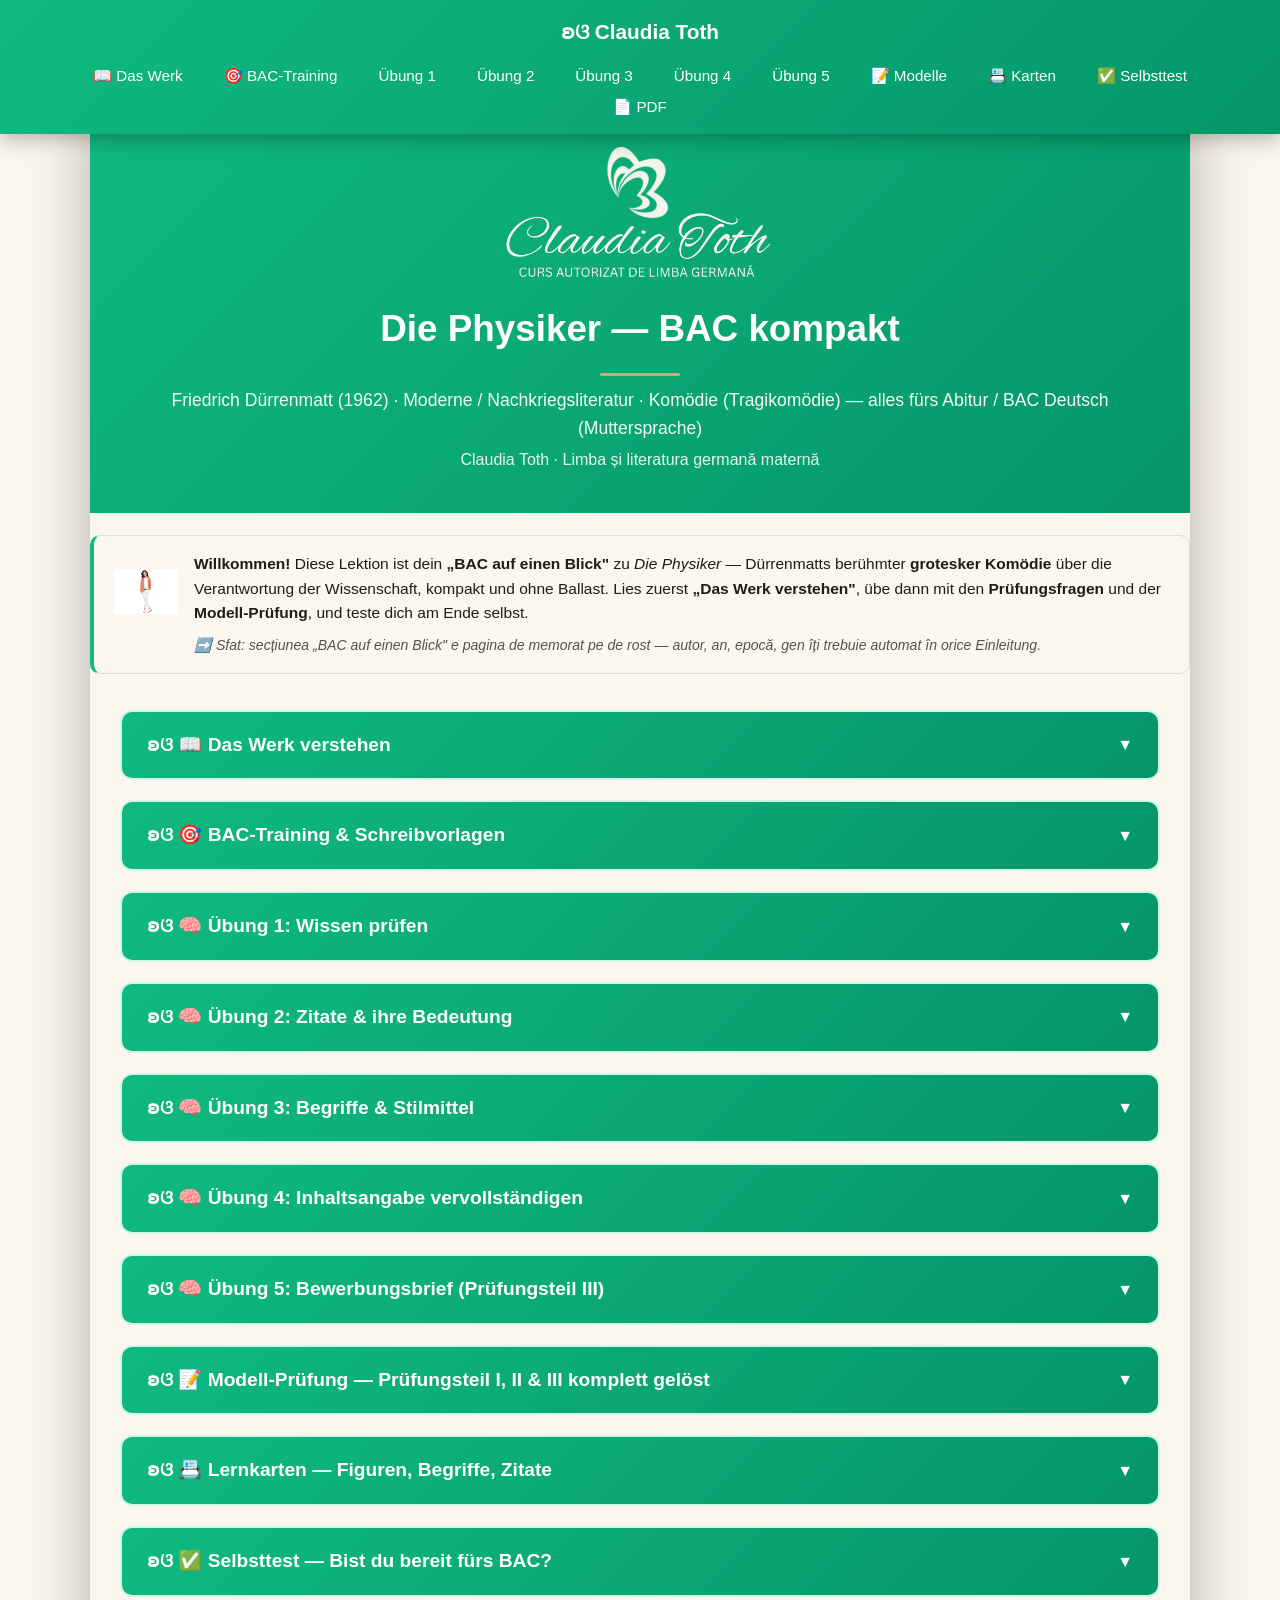
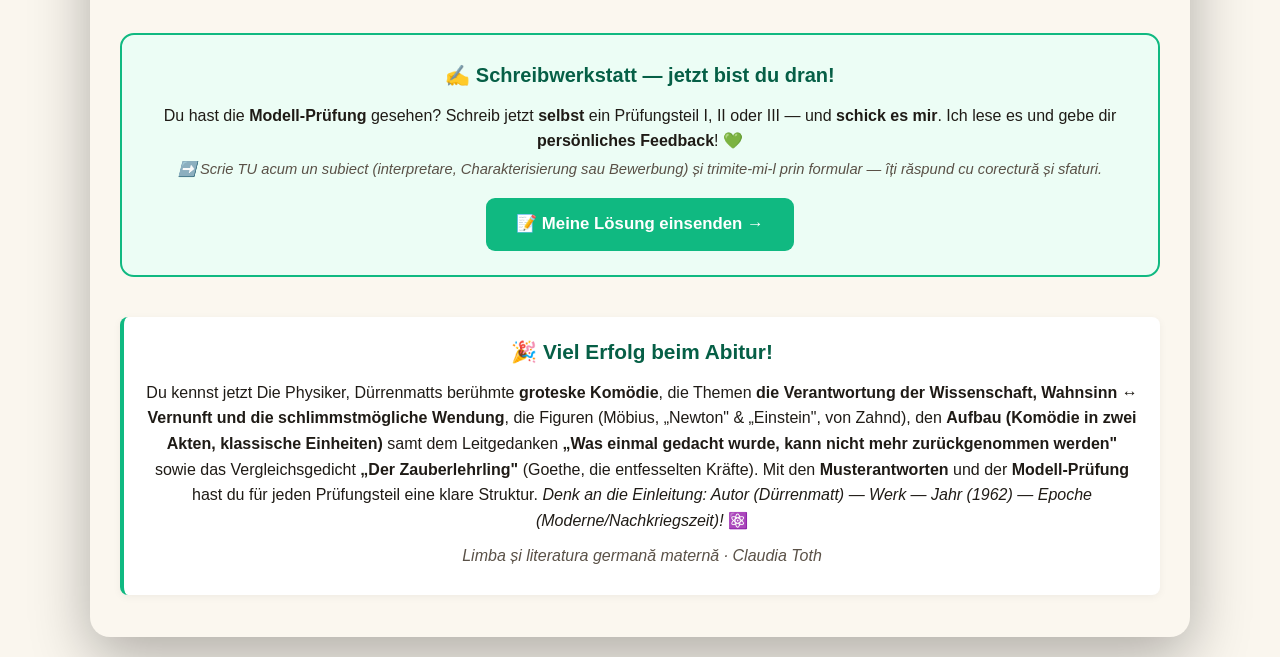
==== commit 726a9879: "Rename Subiect I/II/III to Pruefungsteil (correct German exam-part term)" ====
--- a/index.html
+++ b/index.html
@@ -114,7 +114,7 @@
 
             <!-- ============ 6. ÜBUNG 5 ============ -->
             <div class="section" id="ex5">
-                <div class="section-header" onclick="toggleMainSection(6)"><h3>ʚଓ 🧠 Übung 5: Bewerbungsbrief (Subiect III)</h3><span class="arrow">▼</span></div>
+                <div class="section-header" onclick="toggleMainSection(6)"><h3>ʚଓ 🧠 Übung 5: Bewerbungsbrief (Prüfungsteil III)</h3><span class="arrow">▼</span></div>
                 <div class="section-content" id="main-section-6">
                     <div id="ex5-container"></div>
                     <div class="btn-container">
@@ -127,7 +127,7 @@
 
             <!-- ============ 7. MODELL-PRÜFUNG ============ -->
             <div class="section" id="modell">
-                <div class="section-header" onclick="toggleMainSection(7)"><h3>ʚଓ 📝 Modell-Prüfung — Subiect I, II &amp; III komplett gelöst</h3><span class="arrow">▼</span></div>
+                <div class="section-header" onclick="toggleMainSection(7)"><h3>ʚଓ 📝 Modell-Prüfung — Prüfungsteil I, II &amp; III komplett gelöst</h3><span class="arrow">▼</span></div>
                 <div class="section-content" id="main-section-7"><div id="modell-container"></div></div>
             </div>
 
@@ -146,14 +146,14 @@
             <!-- ============ SCHREIBWERKSTATT (Google Form) ============ -->
             <div style="margin-top: 36px; border: 2px solid #10b981; border-radius: 14px; background: #ecfdf5; padding: 24px 22px; text-align: center;">
                 <p style="font-size: 1.25rem; font-weight: bold; color: #065f46; margin: 0;">✍️ Schreibwerkstatt — jetzt bist du dran!</p>
-                <p style="margin: 12px 0 4px; color: #1F1B16;">Du hast die <strong>Modell-Prüfung</strong> gesehen? Schreib jetzt <strong>selbst</strong> ein Subiect I, II oder III — und <strong>schick es mir</strong>. Ich lese es und gebe dir <strong>persönliches Feedback</strong>! 💚</p>
+                <p style="margin: 12px 0 4px; color: #1F1B16;">Du hast die <strong>Modell-Prüfung</strong> gesehen? Schreib jetzt <strong>selbst</strong> ein Prüfungsteil I, II oder III — und <strong>schick es mir</strong>. Ich lese es und gebe dir <strong>persönliches Feedback</strong>! 💚</p>
                 <p style="margin: 0 0 16px; font-style: italic; color: #5A5147; font-size: 0.92rem;">➡️ Scrie TU acum un subiect (interpretare, Charakterisierung sau Bewerbung) și trimite-mi-l prin formular — îți răspund cu corectură și sfaturi.</p>
                 <a href="https://forms.gle/rkeNCSzgrHX6T3jW8" target="_blank" rel="noopener" style="display: inline-block; background: #10b981; color: #ffffff; padding: 13px 30px; border-radius: 9px; font-weight: bold; text-decoration: none; font-size: 1.05rem;">📝 Meine Lösung einsenden →</a>
             </div>
 
             <div class="theory-box" style="text-align: center; margin-top: 40px;">
                 <p style="font-size: 1.3rem; font-weight: bold; color: #065f46;">🎉 Viel Erfolg beim Abitur!</p>
-                <p style="margin-top: 12px;">Du kennst jetzt Die Physiker, Dürrenmatts berühmte <strong>groteske Komödie</strong>, die Themen <strong>die Verantwortung der Wissenschaft, Wahnsinn ↔ Vernunft und die schlimmstmögliche Wendung</strong>, die Figuren (Möbius, „Newton" &amp; „Einstein", von Zahnd), den <strong>Aufbau (Komödie in zwei Akten, klassische Einheiten)</strong> samt dem Leitgedanken <strong>„Was einmal gedacht wurde, kann nicht mehr zurückgenommen werden"</strong> sowie das Vergleichsgedicht <strong>„Der Zauberlehrling"</strong> (Goethe, die entfesselten Kräfte). Mit den <strong>Musterantworten</strong> und der <strong>Modell-Prüfung</strong> hast du für jedes Subiect eine klare Struktur. <em>Denk an die Einleitung: Autor (Dürrenmatt) — Werk — Jahr (1962) — Epoche (Moderne/Nachkriegszeit)!</em> ⚛️</p>
+                <p style="margin-top: 12px;">Du kennst jetzt Die Physiker, Dürrenmatts berühmte <strong>groteske Komödie</strong>, die Themen <strong>die Verantwortung der Wissenschaft, Wahnsinn ↔ Vernunft und die schlimmstmögliche Wendung</strong>, die Figuren (Möbius, „Newton" &amp; „Einstein", von Zahnd), den <strong>Aufbau (Komödie in zwei Akten, klassische Einheiten)</strong> samt dem Leitgedanken <strong>„Was einmal gedacht wurde, kann nicht mehr zurückgenommen werden"</strong> sowie das Vergleichsgedicht <strong>„Der Zauberlehrling"</strong> (Goethe, die entfesselten Kräfte). Mit den <strong>Musterantworten</strong> und der <strong>Modell-Prüfung</strong> hast du für jeden Prüfungsteil eine klare Struktur. <em>Denk an die Einleitung: Autor (Dürrenmatt) — Werk — Jahr (1962) — Epoche (Moderne/Nachkriegszeit)!</em> ⚛️</p>
                 <p style="margin-top: 10px; font-style: italic; color: #5A5147;">Limba și literatura germană maternă · Claudia Toth</p>
             </div>
         </div>
